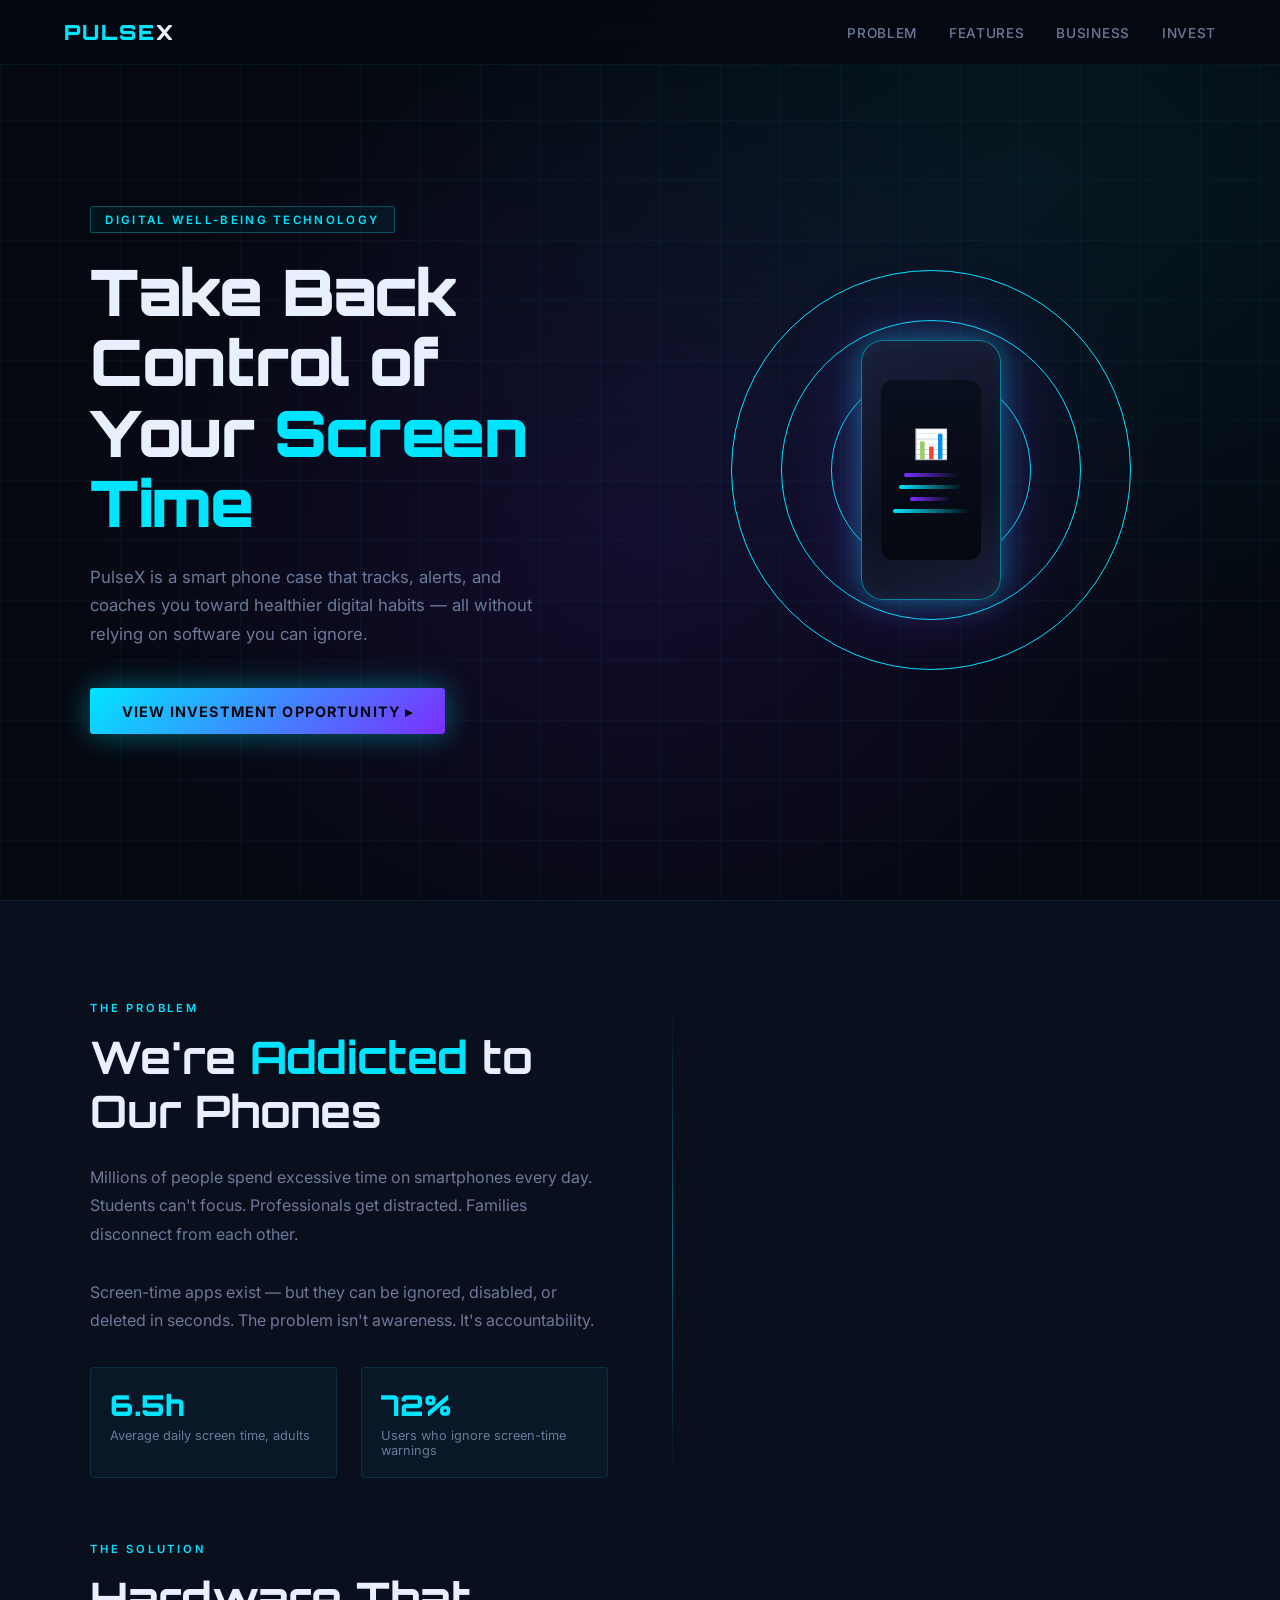
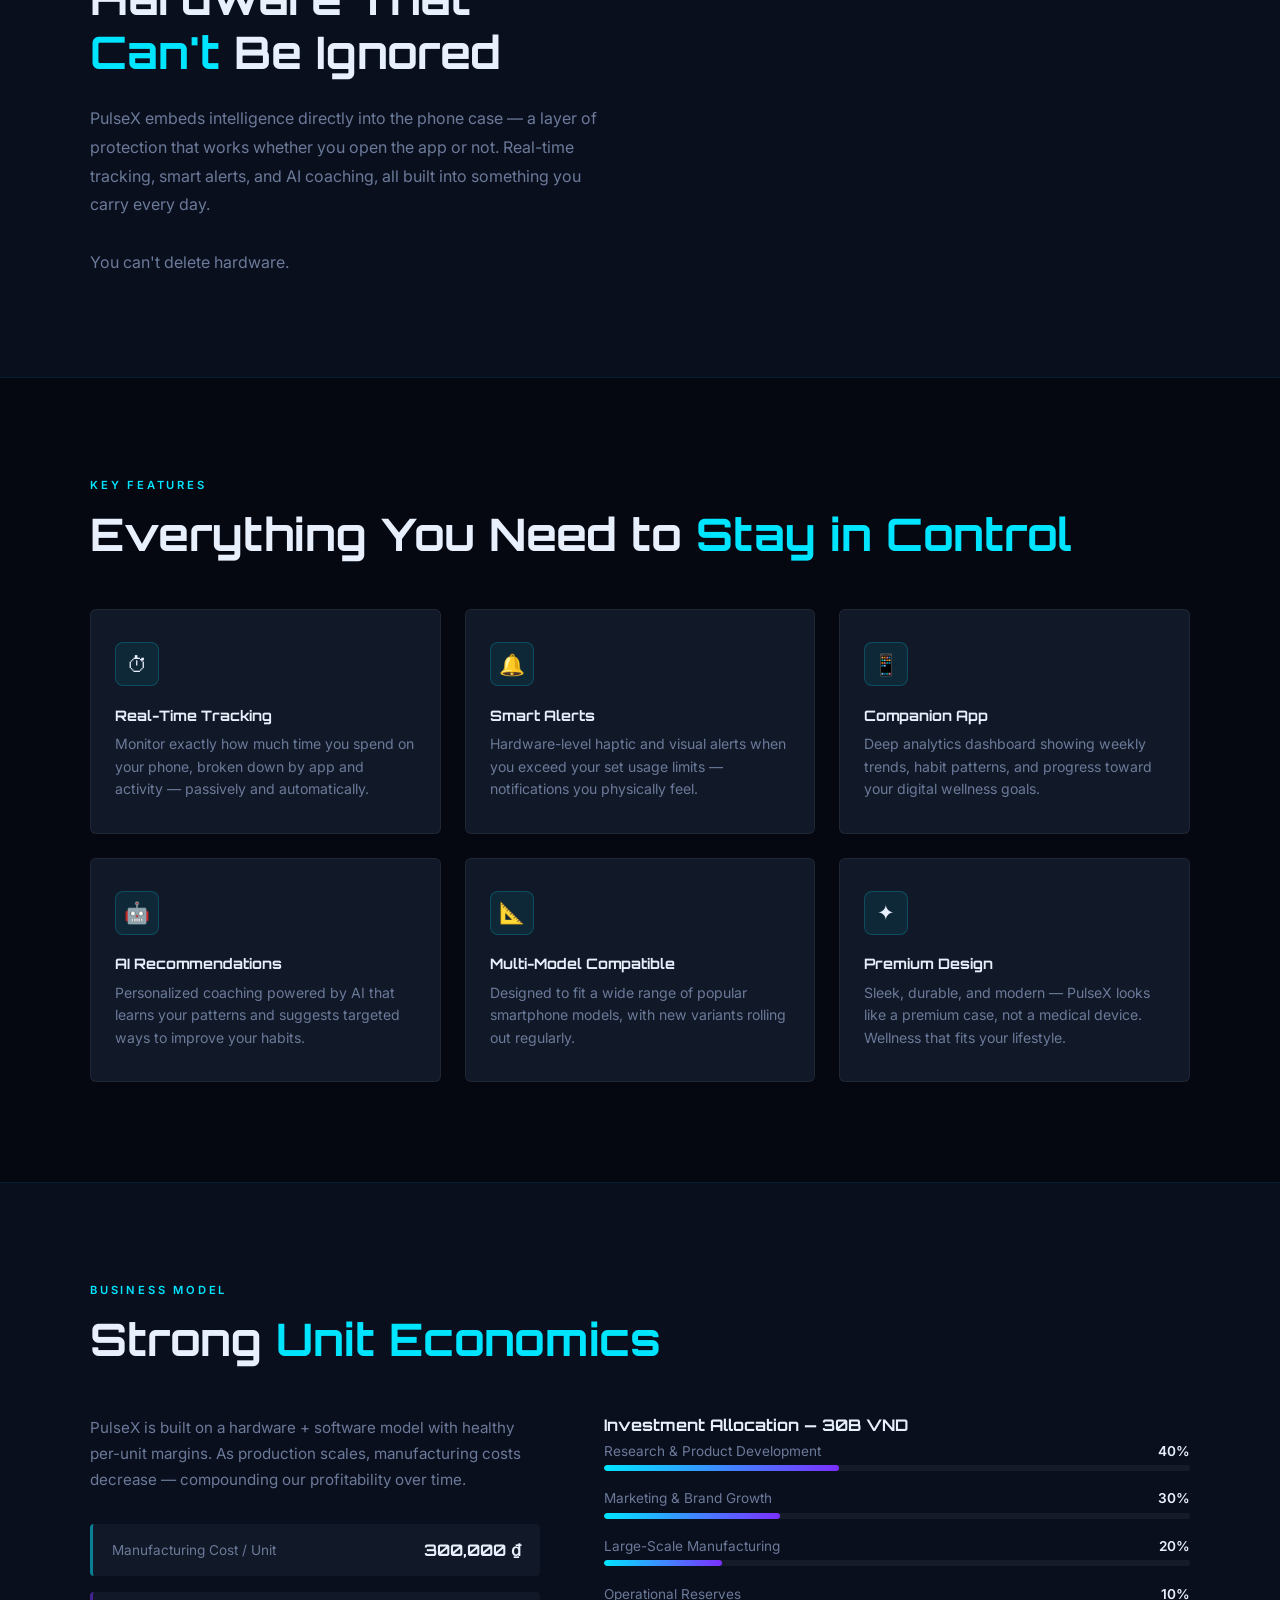
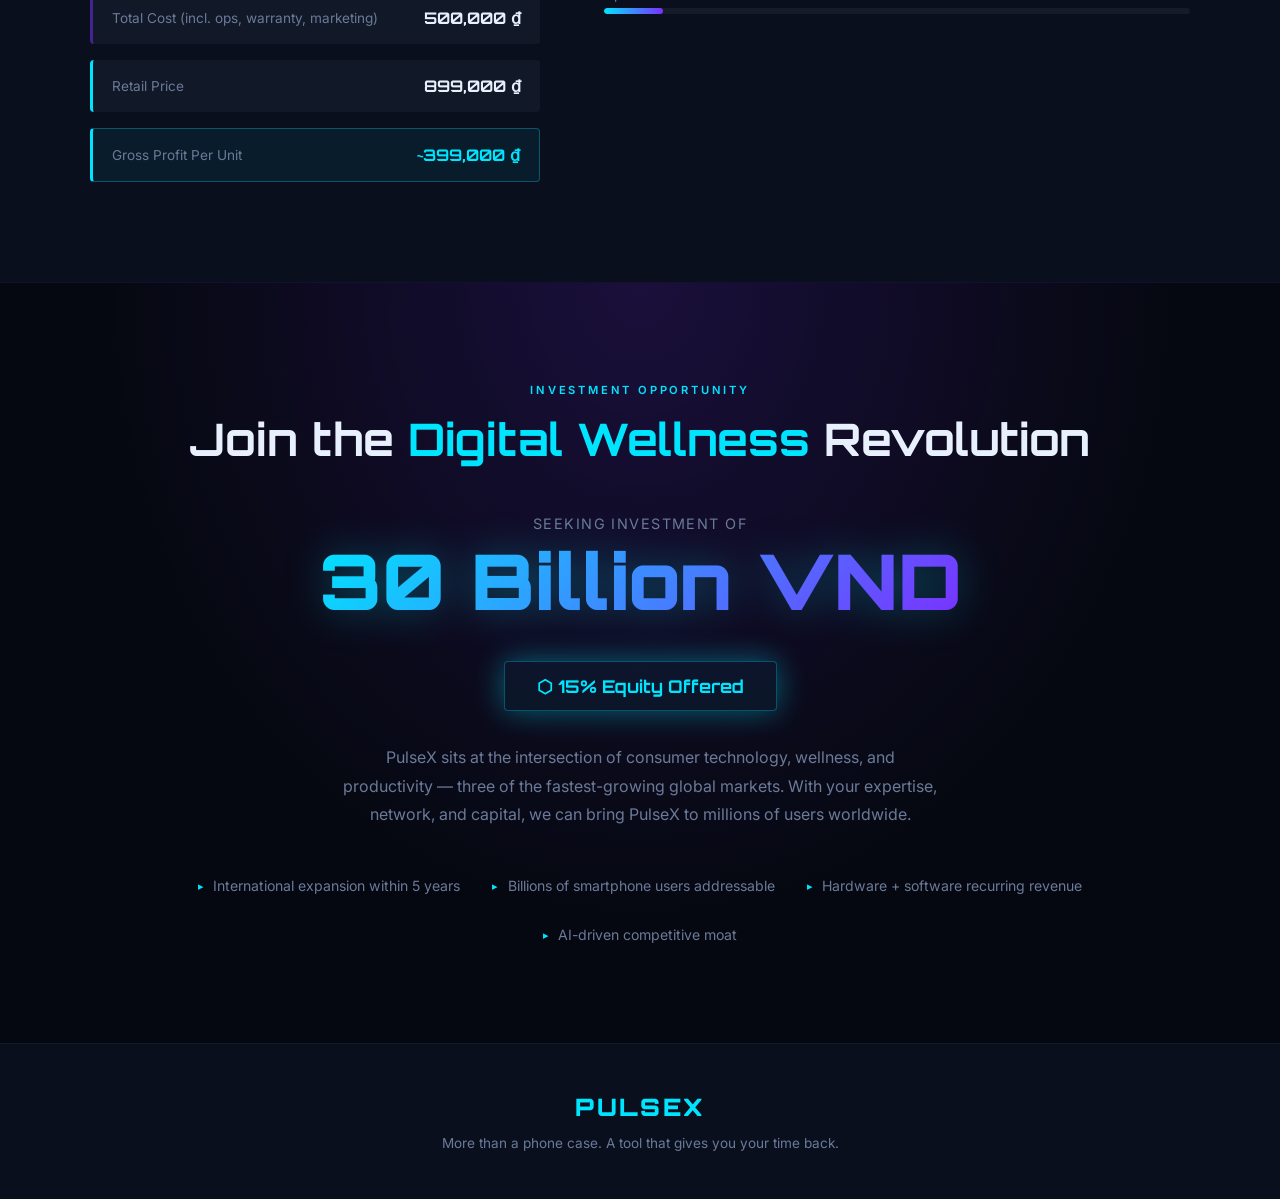
==== pulsex.html @ e2fdd67e "new website" ====
<!DOCTYPE html>
<html lang="en">
<head>
<meta charset="UTF-8"/>
<meta name="viewport" content="width=device-width, initial-scale=1.0"/>
<title>PulseX – Smart Phone Case for Digital Well-Being</title>
<link href="https://fonts.googleapis.com/css2?family=Orbitron:wght@400;700;900&family=Inter:wght@300;400;500;600&display=swap" rel="stylesheet"/>
<style>
  :root {
    --black: #050810;
    --deep: #0a0f1e;
    --card: #111827;
    --cyan: #00E5FF;
    --purple: #7B2FFF;
    --white: #E8F0FE;
    --dim: #6B7A99;
    --glow-cyan: 0 0 30px rgba(0,229,255,0.4);
    --glow-purple: 0 0 30px rgba(123,47,255,0.4);
  }

  *, *::before, *::after { box-sizing: border-box; margin: 0; padding: 0; }

  html { scroll-behavior: smooth; }

  body {
    background: var(--black);
    color: var(--white);
    font-family: 'Inter', sans-serif;
    overflow-x: hidden;
  }

  /* NAV */
  nav {
    position: fixed; top: 0; left: 0; right: 0; z-index: 100;
    display: flex; align-items: center; justify-content: space-between;
    padding: 1.2rem 5%;
    background: rgba(5,8,16,0.85);
    backdrop-filter: blur(12px);
    border-bottom: 1px solid rgba(0,229,255,0.08);
  }
  .nav-logo {
    font-family: 'Orbitron', sans-serif;
    font-weight: 900; font-size: 1.3rem;
    color: var(--cyan);
    letter-spacing: 0.1em;
  }
  .nav-logo span { color: var(--white); }
  .nav-links { display: flex; gap: 2rem; list-style: none; }
  .nav-links a {
    color: var(--dim); font-size: 0.85rem; text-decoration: none;
    letter-spacing: 0.05em; text-transform: uppercase; font-weight: 500;
    transition: color 0.2s;
  }
  .nav-links a:hover { color: var(--cyan); }

  /* HERO */
  #hero {
    min-height: 100vh;
    display: flex; align-items: center; justify-content: center;
    position: relative; overflow: hidden;
    padding: 120px 5% 80px;
    background: radial-gradient(ellipse at 50% 60%, rgba(123,47,255,0.12) 0%, transparent 65%),
                radial-gradient(ellipse at 80% 20%, rgba(0,229,255,0.07) 0%, transparent 50%),
                var(--black);
  }

  /* grid lines */
  #hero::before {
    content: '';
    position: absolute; inset: 0;
    background-image:
      linear-gradient(rgba(0,229,255,0.04) 1px, transparent 1px),
      linear-gradient(90deg, rgba(0,229,255,0.04) 1px, transparent 1px);
    background-size: 60px 60px;
    pointer-events: none;
  }

  .hero-inner {
    position: relative; z-index: 2;
    display: grid; grid-template-columns: 1fr 1fr;
    gap: 4rem; align-items: center; max-width: 1100px; width: 100%;
  }

  .hero-tag {
    display: inline-block;
    font-size: 0.72rem; letter-spacing: 0.2em; text-transform: uppercase;
    color: var(--cyan); font-weight: 600;
    border: 1px solid rgba(0,229,255,0.3);
    padding: 0.35rem 0.9rem; border-radius: 2px;
    margin-bottom: 1.5rem;
    background: rgba(0,229,255,0.05);
  }

  .hero-title {
    font-family: 'Orbitron', sans-serif;
    font-size: clamp(2.4rem, 5vw, 4rem);
    font-weight: 900;
    line-height: 1.1;
    letter-spacing: -0.02em;
    margin-bottom: 1.5rem;
  }
  .hero-title .accent { color: var(--cyan); }

  .hero-sub {
    color: var(--dim); font-size: 1.05rem; line-height: 1.7;
    margin-bottom: 2.5rem; max-width: 460px;
  }

  .hero-cta {
    display: inline-flex; align-items: center; gap: 0.6rem;
    background: linear-gradient(135deg, var(--cyan), var(--purple));
    color: var(--black); font-weight: 700; font-size: 0.9rem;
    letter-spacing: 0.08em; text-transform: uppercase;
    padding: 0.9rem 2rem; border-radius: 3px;
    text-decoration: none;
    box-shadow: var(--glow-cyan);
    transition: transform 0.2s, box-shadow 0.2s;
  }
  .hero-cta:hover { transform: translateY(-2px); box-shadow: 0 0 50px rgba(0,229,255,0.5); }

  /* PULSE ANIMATION */
  .pulse-visual {
    position: relative; display: flex;
    align-items: center; justify-content: center;
    height: 420px;
  }

  .pulse-rings {
    position: absolute; inset: 0;
    display: flex; align-items: center; justify-content: center;
  }
  .ring {
    position: absolute;
    border-radius: 50%;
    border: 1px solid var(--cyan);
    animation: pulseRing 3s ease-out infinite;
  }
  .ring:nth-child(1) { width: 120px; height: 120px; animation-delay: 0s; }
  .ring:nth-child(2) { width: 200px; height: 200px; animation-delay: 0.8s; }
  .ring:nth-child(3) { width: 300px; height: 300px; animation-delay: 1.6s; }
  .ring:nth-child(4) { width: 400px; height: 400px; animation-delay: 2.4s; }

  @keyframes pulseRing {
    0%   { opacity: 0.7; transform: scale(0.85); }
    100% { opacity: 0; transform: scale(1.1); }
  }

  .phone-case {
    position: relative; z-index: 2;
    width: 140px; height: 260px;
    background: linear-gradient(160deg, #1a1f3a 0%, #0d1020 60%, #1a1f3a 100%);
    border-radius: 22px;
    border: 1.5px solid rgba(0,229,255,0.5);
    box-shadow: var(--glow-cyan), 0 0 80px rgba(123,47,255,0.3), inset 0 0 20px rgba(0,229,255,0.05);
    display: flex; align-items: center; justify-content: center;
    flex-direction: column; gap: 0.5rem;
  }
  .phone-screen {
    width: 100px; height: 180px;
    background: linear-gradient(180deg, #0a0f1e 0%, #050810 100%);
    border-radius: 12px;
    display: flex; flex-direction: column;
    align-items: center; justify-content: center; gap: 8px;
    padding: 12px;
  }
  .screen-bar {
    width: 100%; height: 4px; border-radius: 2px;
    background: linear-gradient(90deg, var(--cyan), transparent);
    animation: screenBar 2s ease-in-out infinite alternate;
  }
  .screen-bar:nth-child(2) { width: 70%; animation-delay: 0.3s; background: linear-gradient(90deg, var(--purple), transparent); }
  .screen-bar:nth-child(3) { width: 85%; animation-delay: 0.6s; }
  .screen-bar:nth-child(4) { width: 55%; animation-delay: 0.9s; background: linear-gradient(90deg, var(--purple), transparent); }
  .screen-icon {
    font-size: 1.8rem; margin-bottom: 4px;
  }

  @keyframes screenBar {
    from { opacity: 0.4; }
    to   { opacity: 1; }
  }

  /* SECTIONS */
  section { padding: 100px 5%; }
  .section-inner { max-width: 1100px; margin: 0 auto; }

  .eyebrow {
    font-size: 0.7rem; letter-spacing: 0.25em; text-transform: uppercase;
    color: var(--cyan); font-weight: 600; margin-bottom: 1rem;
  }
  .section-title {
    font-family: 'Orbitron', sans-serif;
    font-size: clamp(1.8rem, 3.5vw, 2.8rem);
    font-weight: 700; line-height: 1.2;
    margin-bottom: 1.5rem;
  }
  .section-title .acc { color: var(--cyan); }

  /* PROBLEM + SOLUTION */
  #problem {
    background: var(--deep);
    border-top: 1px solid rgba(0,229,255,0.07);
    border-bottom: 1px solid rgba(0,229,255,0.07);
  }

  .two-col {
    display: grid; grid-template-columns: 1fr 1fr;
    gap: 4rem; align-items: start;
  }

  .prob-body, .sol-body {
    color: var(--dim); font-size: 1rem; line-height: 1.8;
  }

  .divider-line {
    width: 1px; background: linear-gradient(to bottom, transparent, rgba(0,229,255,0.4), transparent);
    align-self: stretch;
  }

  .stat-grid {
    display: grid; grid-template-columns: 1fr 1fr;
    gap: 1.5rem; margin-top: 2rem;
  }
  .stat-card {
    background: rgba(0,229,255,0.04);
    border: 1px solid rgba(0,229,255,0.12);
    border-radius: 4px; padding: 1.2rem;
  }
  .stat-num {
    font-family: 'Orbitron', sans-serif;
    font-size: 1.8rem; font-weight: 900; color: var(--cyan);
  }
  .stat-label { font-size: 0.8rem; color: var(--dim); margin-top: 0.3rem; }

  /* FEATURES */
  #features { background: var(--black); }

  .features-grid {
    display: grid; grid-template-columns: repeat(3, 1fr);
    gap: 1.5rem; margin-top: 3rem;
  }
  .feature-card {
    background: var(--card);
    border: 1px solid rgba(255,255,255,0.06);
    border-radius: 6px; padding: 2rem 1.5rem;
    transition: border-color 0.3s, transform 0.3s;
    position: relative; overflow: hidden;
  }
  .feature-card::before {
    content: '';
    position: absolute; top: 0; left: 0; right: 0; height: 2px;
    background: linear-gradient(90deg, var(--cyan), var(--purple));
    transform: scaleX(0); transform-origin: left;
    transition: transform 0.3s;
  }
  .feature-card:hover { border-color: rgba(0,229,255,0.2); transform: translateY(-4px); }
  .feature-card:hover::before { transform: scaleX(1); }

  .feat-icon {
    width: 44px; height: 44px;
    background: rgba(0,229,255,0.08);
    border: 1px solid rgba(0,229,255,0.2);
    border-radius: 8px;
    display: flex; align-items: center; justify-content: center;
    font-size: 1.3rem; margin-bottom: 1.2rem;
  }
  .feat-title {
    font-family: 'Orbitron', sans-serif;
    font-size: 0.9rem; font-weight: 700;
    margin-bottom: 0.6rem; color: var(--white);
  }
  .feat-desc { font-size: 0.88rem; color: var(--dim); line-height: 1.6; }

  /* PRICING / BUSINESS MODEL */
  #pricing {
    background: var(--deep);
    border-top: 1px solid rgba(0,229,255,0.07);
  }

  .pricing-layout {
    display: grid; grid-template-columns: 1fr 1.3fr;
    gap: 4rem; align-items: start; margin-top: 3rem;
  }

  .cost-breakdown { display: flex; flex-direction: column; gap: 1rem; }
  .cost-row {
    display: flex; align-items: center; justify-content: space-between;
    padding: 1rem 1.2rem;
    background: var(--card); border-radius: 4px;
    border-left: 3px solid transparent;
  }
  .cost-row.mfg { border-left-color: rgba(0,229,255,0.5); }
  .cost-row.total { border-left-color: rgba(123,47,255,0.5); }
  .cost-row.retail { border-left-color: var(--cyan); }
  .cost-row.profit {
    border: 1px solid rgba(0,229,255,0.3);
    border-left: 3px solid var(--cyan);
    background: rgba(0,229,255,0.06);
  }
  .cost-label { font-size: 0.85rem; color: var(--dim); }
  .cost-value {
    font-family: 'Orbitron', sans-serif;
    font-size: 1rem; font-weight: 700; color: var(--white);
  }
  .cost-row.profit .cost-value { color: var(--cyan); }

  .invest-allocation { display: flex; flex-direction: column; gap: 1.2rem; }
  .alloc-title {
    font-family: 'Orbitron', sans-serif;
    font-size: 1rem; font-weight: 700; margin-bottom: 0.5rem;
    color: var(--white);
  }
  .alloc-item { display: flex; flex-direction: column; gap: 0.4rem; }
  .alloc-header { display: flex; justify-content: space-between; font-size: 0.85rem; color: var(--dim); }
  .alloc-pct { color: var(--white); font-weight: 600; }
  .alloc-bar-track {
    height: 6px; background: rgba(255,255,255,0.05); border-radius: 3px; overflow: hidden;
  }
  .alloc-bar-fill {
    height: 100%; border-radius: 3px;
    background: linear-gradient(90deg, var(--cyan), var(--purple));
    transition: width 1s ease;
  }

  /* INVESTMENT */
  #investment {
    background: radial-gradient(ellipse at 50% 0%, rgba(123,47,255,0.18) 0%, transparent 60%),
                var(--black);
    text-align: center;
    border-top: 1px solid rgba(123,47,255,0.15);
  }

  .invest-hero {
    display: flex; flex-direction: column; align-items: center; gap: 2rem;
    margin-top: 3rem;
  }

  .invest-amount {
    font-family: 'Orbitron', sans-serif;
    font-size: clamp(2.5rem, 6vw, 5rem);
    font-weight: 900;
    background: linear-gradient(135deg, var(--cyan), var(--purple));
    -webkit-background-clip: text; -webkit-text-fill-color: transparent;
    background-clip: text;
    filter: drop-shadow(0 0 20px rgba(0,229,255,0.3));
  }
  .invest-label { color: var(--dim); font-size: 0.9rem; letter-spacing: 0.1em; text-transform: uppercase; }

  .equity-badge {
    display: inline-flex; align-items: center; gap: 0.5rem;
    font-family: 'Orbitron', sans-serif;
    font-size: 1.1rem; font-weight: 700;
    color: var(--cyan);
    border: 1px solid rgba(0,229,255,0.3);
    padding: 0.8rem 2rem; border-radius: 4px;
    background: rgba(0,229,255,0.05);
    box-shadow: var(--glow-cyan);
  }

  .invest-pitch {
    max-width: 600px; color: var(--dim); line-height: 1.8; font-size: 1rem;
  }

  .vision-points {
    display: flex; gap: 2rem; flex-wrap: wrap; justify-content: center; margin-top: 1rem;
  }
  .vision-pt {
    display: flex; align-items: center; gap: 0.6rem;
    font-size: 0.88rem; color: var(--dim);
  }
  .vision-pt::before {
    content: '▸'; color: var(--cyan); font-size: 0.7rem;
  }

  /* FOOTER */
  footer {
    background: var(--deep);
    border-top: 1px solid rgba(0,229,255,0.08);
    padding: 3rem 5%;
    text-align: center;
  }
  .footer-logo {
    font-family: 'Orbitron', sans-serif;
    font-size: 1.5rem; font-weight: 900; color: var(--cyan);
    letter-spacing: 0.1em; margin-bottom: 0.8rem;
  }
  .footer-tagline { color: var(--dim); font-size: 0.85rem; }

  /* RESPONSIVE */
  @media (max-width: 768px) {
    .hero-inner, .two-col, .features-grid, .pricing-layout {
      grid-template-columns: 1fr; gap: 2.5rem;
    }
    .divider-line { display: none; }
    .pulse-visual { height: 280px; }
    .ring:nth-child(4) { display: none; }
    nav { padding: 1rem 4%; }
    .nav-links { gap: 1rem; }
  }

  @media (prefers-reduced-motion: reduce) {
    .ring, .screen-bar { animation: none; }
  }
</style>
</head>
<body>

<!-- NAV -->
<nav>
  <div class="nav-logo">PULSE<span>X</span></div>
  <ul class="nav-links">
    <li><a href="#problem">Problem</a></li>
    <li><a href="#features">Features</a></li>
    <li><a href="#pricing">Business</a></li>
    <li><a href="#investment">Invest</a></li>
  </ul>
</nav>

<!-- HERO -->
<section id="hero">
  <div class="hero-inner">
    <div class="hero-content">
      <div class="hero-tag">Digital Well-Being Technology</div>
      <h1 class="hero-title">
        Take Back<br>
        Control of<br>
        Your <span class="accent">Screen Time</span>
      </h1>
      <p class="hero-sub">
        PulseX is a smart phone case that tracks, alerts, and coaches you toward healthier digital habits — all without relying on software you can ignore.
      </p>
      <a href="#investment" class="hero-cta">View Investment Opportunity ▸</a>
    </div>
    <div class="pulse-visual">
      <div class="pulse-rings">
        <div class="ring"></div>
        <div class="ring"></div>
        <div class="ring"></div>
        <div class="ring"></div>
      </div>
      <div class="phone-case">
        <div class="phone-screen">
          <div class="screen-icon">📊</div>
          <div class="screen-bar"></div>
          <div class="screen-bar"></div>
          <div class="screen-bar"></div>
          <div class="screen-bar"></div>
        </div>
      </div>
    </div>
  </div>
</section>

<!-- PROBLEM + SOLUTION -->
<section id="problem">
  <div class="section-inner">
    <div class="two-col">
      <div>
        <div class="eyebrow">The Problem</div>
        <h2 class="section-title">We're <span class="acc">Addicted</span> to Our Phones</h2>
        <p class="prob-body">
          Millions of people spend excessive time on smartphones every day. Students can't focus. Professionals get distracted. Families disconnect from each other.
          <br><br>
          Screen-time apps exist — but they can be ignored, disabled, or deleted in seconds. The problem isn't awareness. It's accountability.
        </p>
        <div class="stat-grid">
          <div class="stat-card">
            <div class="stat-num">6.5h</div>
            <div class="stat-label">Average daily screen time, adults</div>
          </div>
          <div class="stat-card">
            <div class="stat-num">72%</div>
            <div class="stat-label">Users who ignore screen-time warnings</div>
          </div>
        </div>
      </div>
      <div class="divider-line"></div>
      <div>
        <div class="eyebrow">The Solution</div>
        <h2 class="section-title">Hardware That <span class="acc">Can't</span> Be Ignored</h2>
        <p class="sol-body">
          PulseX embeds intelligence directly into the phone case — a layer of protection that works whether you open the app or not. Real-time tracking, smart alerts, and AI coaching, all built into something you carry every day.
          <br><br>
          You can't delete hardware.
        </p>
      </div>
    </div>
  </div>
</section>

<!-- FEATURES -->
<section id="features">
  <div class="section-inner">
    <div class="eyebrow">Key Features</div>
    <h2 class="section-title">Everything You Need to <span class="acc">Stay in Control</span></h2>
    <div class="features-grid">
      <div class="feature-card">
        <div class="feat-icon">⏱</div>
        <div class="feat-title">Real-Time Tracking</div>
        <p class="feat-desc">Monitor exactly how much time you spend on your phone, broken down by app and activity — passively and automatically.</p>
      </div>
      <div class="feature-card">
        <div class="feat-icon">🔔</div>
        <div class="feat-title">Smart Alerts</div>
        <p class="feat-desc">Hardware-level haptic and visual alerts when you exceed your set usage limits — notifications you physically feel.</p>
      </div>
      <div class="feature-card">
        <div class="feat-icon">📱</div>
        <div class="feat-title">Companion App</div>
        <p class="feat-desc">Deep analytics dashboard showing weekly trends, habit patterns, and progress toward your digital wellness goals.</p>
      </div>
      <div class="feature-card">
        <div class="feat-icon">🤖</div>
        <div class="feat-title">AI Recommendations</div>
        <p class="feat-desc">Personalized coaching powered by AI that learns your patterns and suggests targeted ways to improve your habits.</p>
      </div>
      <div class="feature-card">
        <div class="feat-icon">📐</div>
        <div class="feat-title">Multi-Model Compatible</div>
        <p class="feat-desc">Designed to fit a wide range of popular smartphone models, with new variants rolling out regularly.</p>
      </div>
      <div class="feature-card">
        <div class="feat-icon">✦</div>
        <div class="feat-title">Premium Design</div>
        <p class="feat-desc">Sleek, durable, and modern — PulseX looks like a premium case, not a medical device. Wellness that fits your lifestyle.</p>
      </div>
    </div>
  </div>
</section>

<!-- PRICING / BUSINESS MODEL -->
<section id="pricing">
  <div class="section-inner">
    <div class="eyebrow">Business Model</div>
    <h2 class="section-title">Strong <span class="acc">Unit Economics</span></h2>
    <div class="pricing-layout">
      <div>
        <p style="color:var(--dim); font-size:0.95rem; line-height:1.7; margin-bottom:2rem;">
          PulseX is built on a hardware + software model with healthy per-unit margins. As production scales, manufacturing costs decrease — compounding our profitability over time.
        </p>
        <div class="cost-breakdown">
          <div class="cost-row mfg">
            <span class="cost-label">Manufacturing Cost / Unit</span>
            <span class="cost-value">300,000 ₫</span>
          </div>
          <div class="cost-row total">
            <span class="cost-label">Total Cost (incl. ops, warranty, marketing)</span>
            <span class="cost-value">500,000 ₫</span>
          </div>
          <div class="cost-row retail">
            <span class="cost-label">Retail Price</span>
            <span class="cost-value">899,000 ₫</span>
          </div>
          <div class="cost-row profit">
            <span class="cost-label">Gross Profit Per Unit</span>
            <span class="cost-value">~399,000 ₫</span>
          </div>
        </div>
      </div>
      <div>
        <div class="alloc-title">Investment Allocation — 30B VND</div>
        <div class="invest-allocation">
          <div class="alloc-item">
            <div class="alloc-header"><span>Research & Product Development</span><span class="alloc-pct">40%</span></div>
            <div class="alloc-bar-track"><div class="alloc-bar-fill" style="width:40%"></div></div>
          </div>
          <div class="alloc-item">
            <div class="alloc-header"><span>Marketing & Brand Growth</span><span class="alloc-pct">30%</span></div>
            <div class="alloc-bar-track"><div class="alloc-bar-fill" style="width:30%"></div></div>
          </div>
          <div class="alloc-item">
            <div class="alloc-header"><span>Large-Scale Manufacturing</span><span class="alloc-pct">20%</span></div>
            <div class="alloc-bar-track"><div class="alloc-bar-fill" style="width:20%"></div></div>
          </div>
          <div class="alloc-item">
            <div class="alloc-header"><span>Operational Reserves</span><span class="alloc-pct">10%</span></div>
            <div class="alloc-bar-track"><div class="alloc-bar-fill" style="width:10%"></div></div>
          </div>
        </div>
      </div>
    </div>
  </div>
</section>

<!-- INVESTMENT PITCH -->
<section id="investment">
  <div class="section-inner">
    <div class="eyebrow">Investment Opportunity</div>
    <h2 class="section-title">Join the <span class="acc">Digital Wellness</span> Revolution</h2>
    <div class="invest-hero">
      <div>
        <div class="invest-label">Seeking Investment Of</div>
        <div class="invest-amount">30 Billion VND</div>
      </div>
      <div class="equity-badge">⬡ 15% Equity Offered</div>
      <p class="invest-pitch">
        PulseX sits at the intersection of consumer technology, wellness, and productivity — three of the fastest-growing global markets. With your expertise, network, and capital, we can bring PulseX to millions of users worldwide.
      </p>
      <div class="vision-points">
        <div class="vision-pt">International expansion within 5 years</div>
        <div class="vision-pt">Billions of smartphone users addressable</div>
        <div class="vision-pt">Hardware + software recurring revenue</div>
        <div class="vision-pt">AI-driven competitive moat</div>
      </div>
    </div>
  </div>
</section>

<!-- FOOTER -->
<footer>
  <div class="footer-logo">PULSEX</div>
  <p class="footer-tagline">More than a phone case. A tool that gives you your time back.</p>
</footer>

</body>
</html>
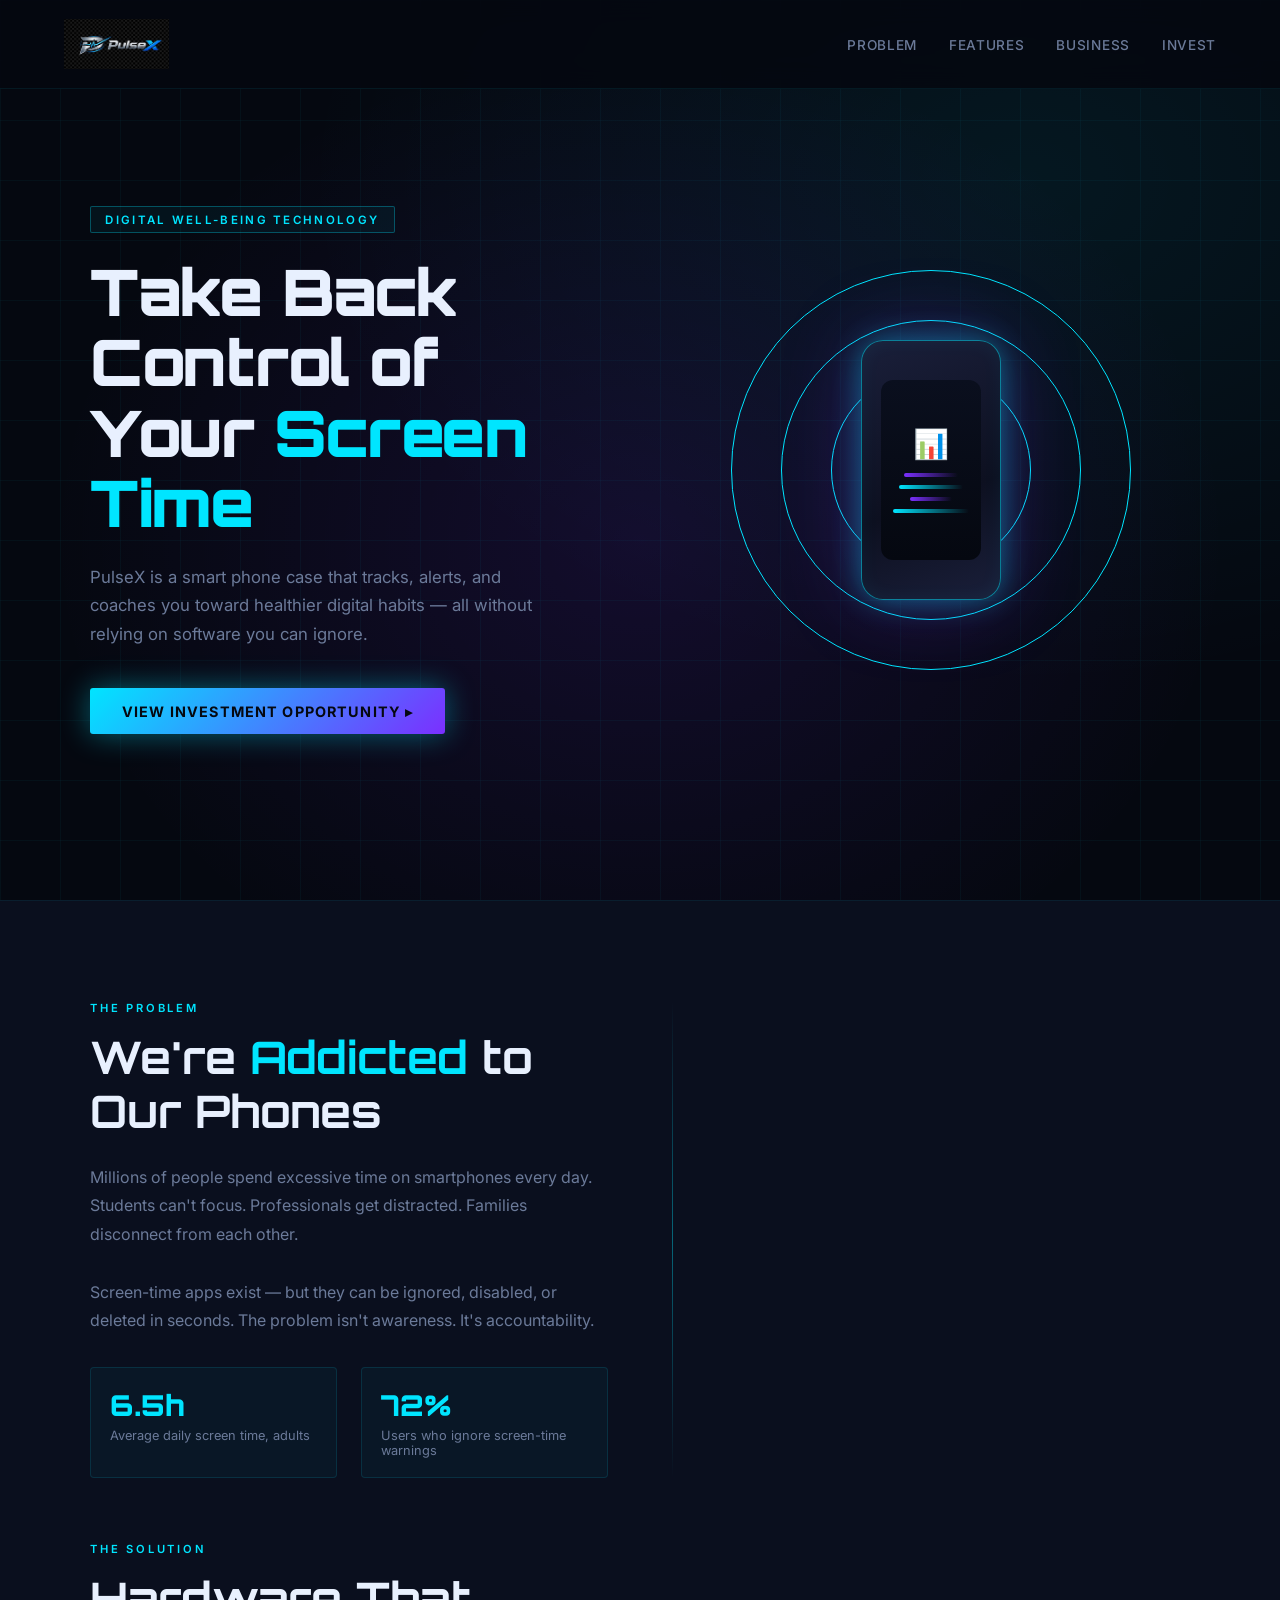
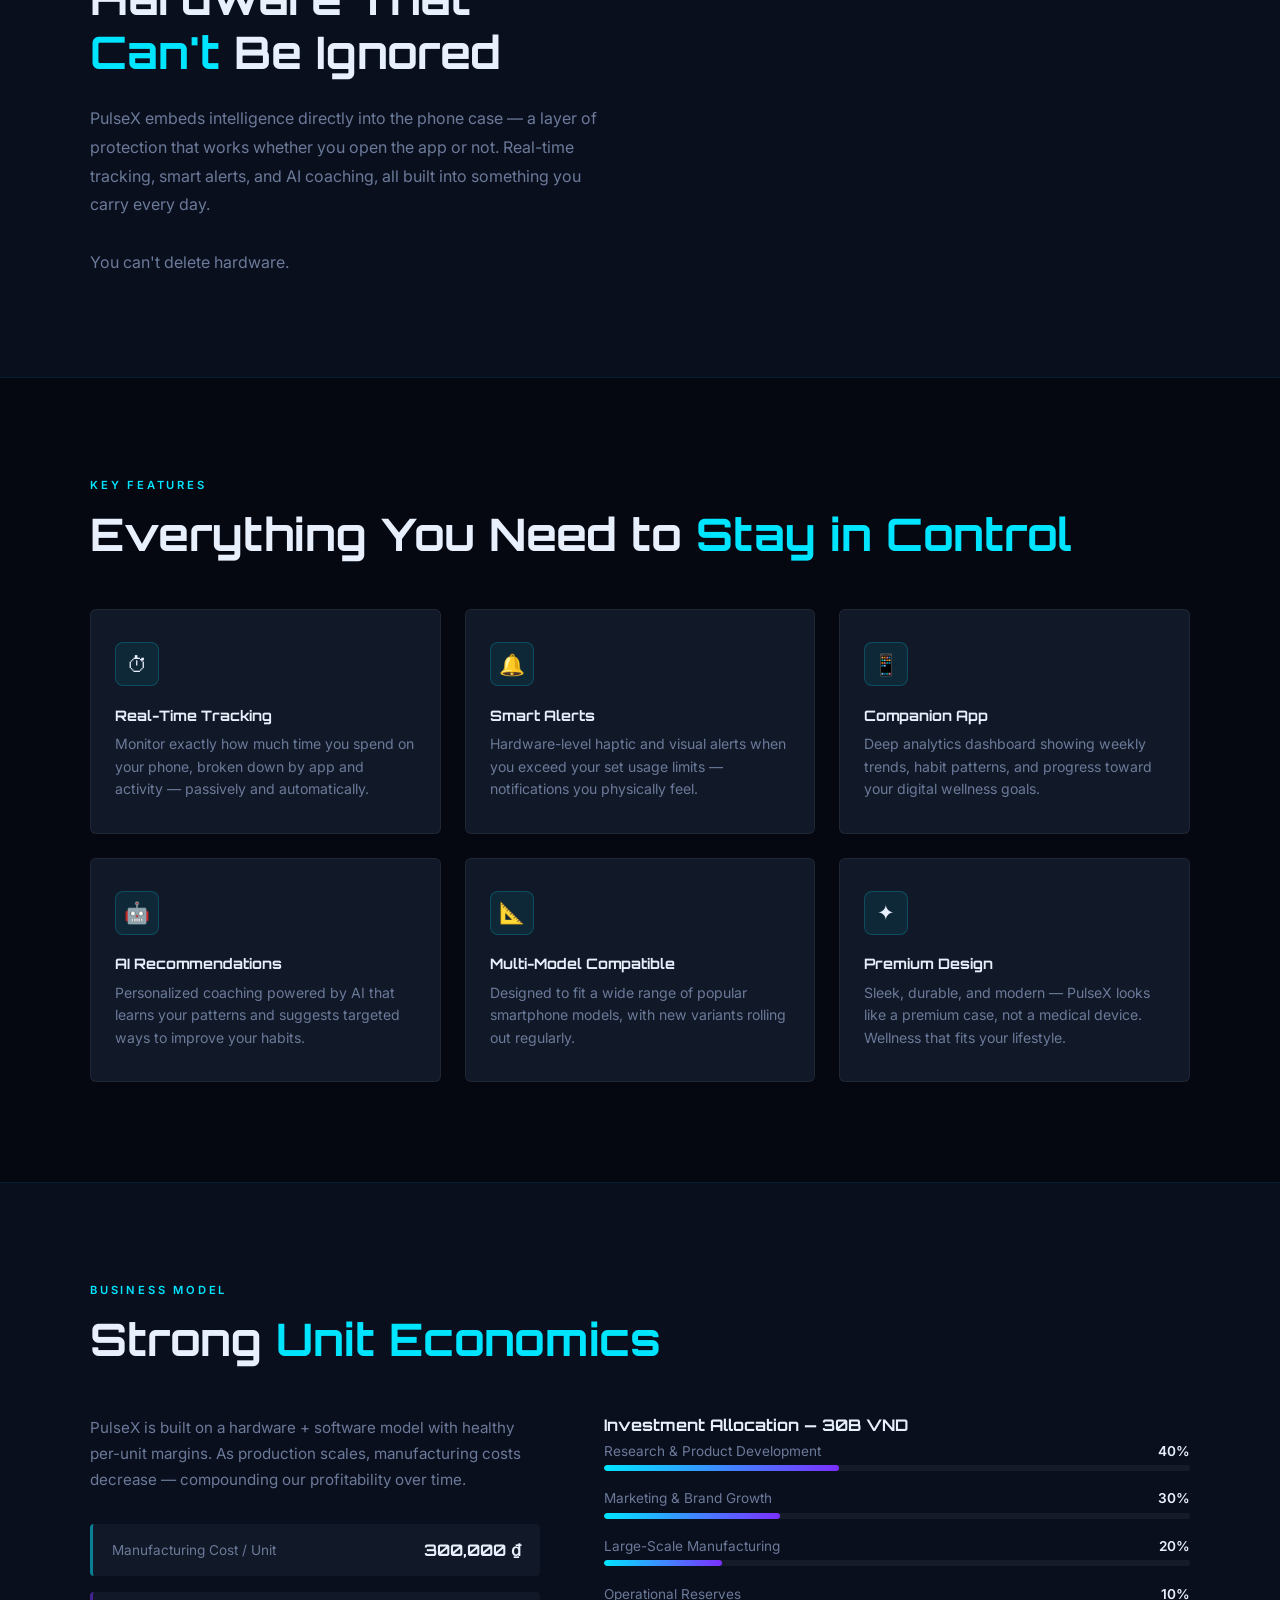
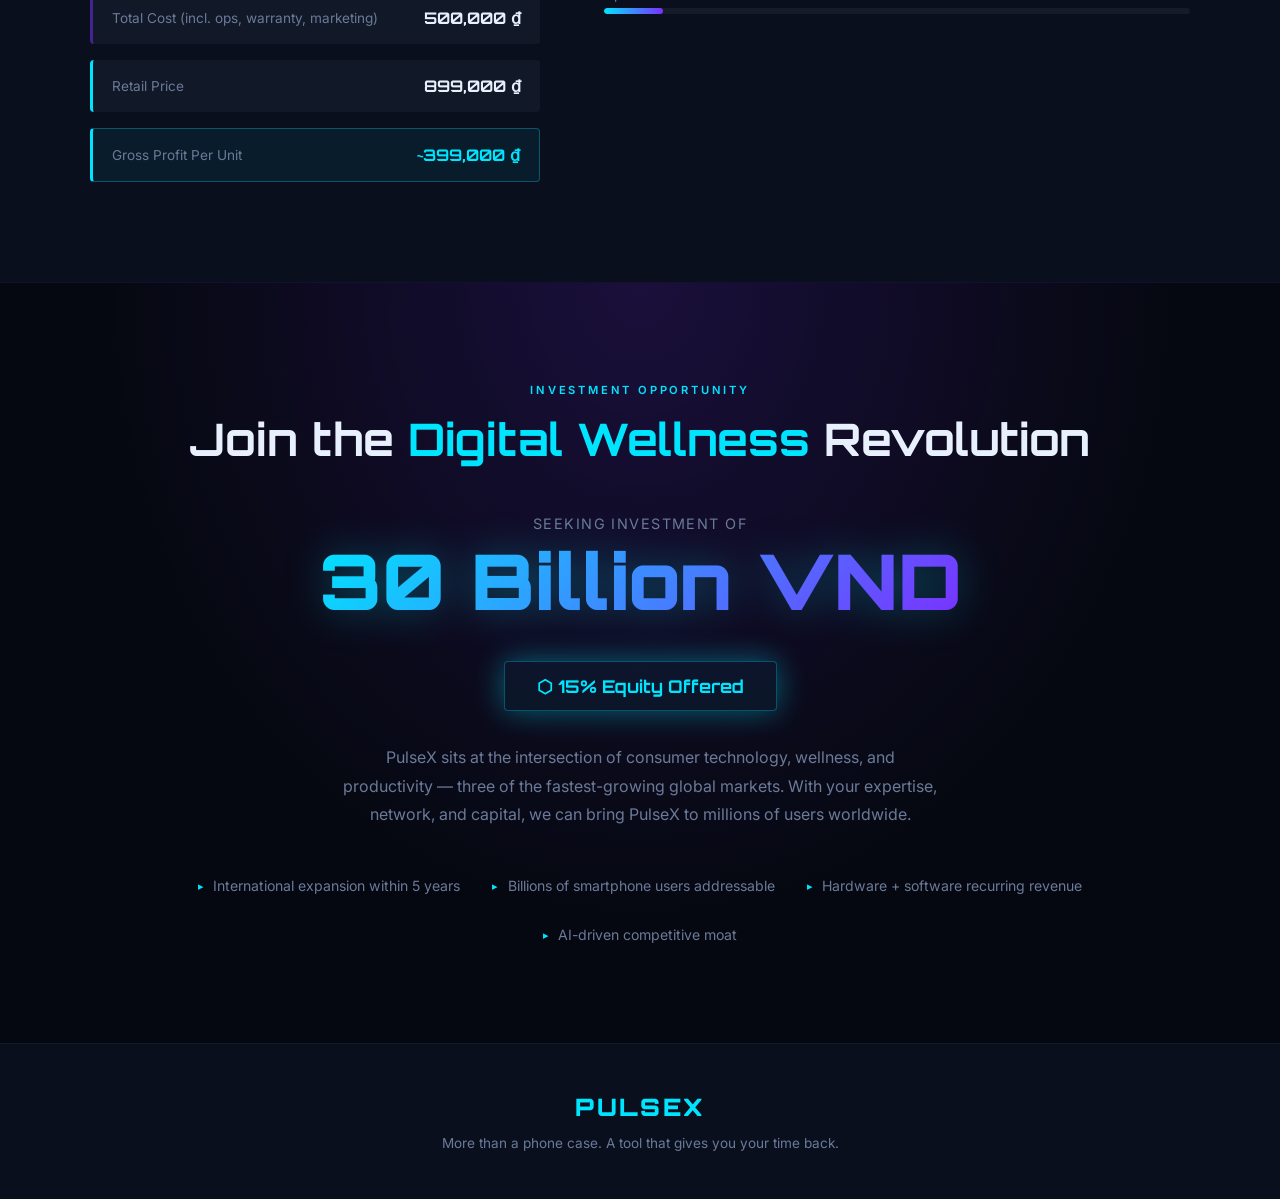
==== commit d3caf1cb: "remove files" ====
--- a/pulsex.html
+++ b/pulsex.html
@@ -407,7 +407,7 @@
 
 <!-- NAV -->
 <nav>
-  <div class="nav-logo">PULSE<span>X</span></div>
+  <div class="nav-logo"><img src="[data-uri]